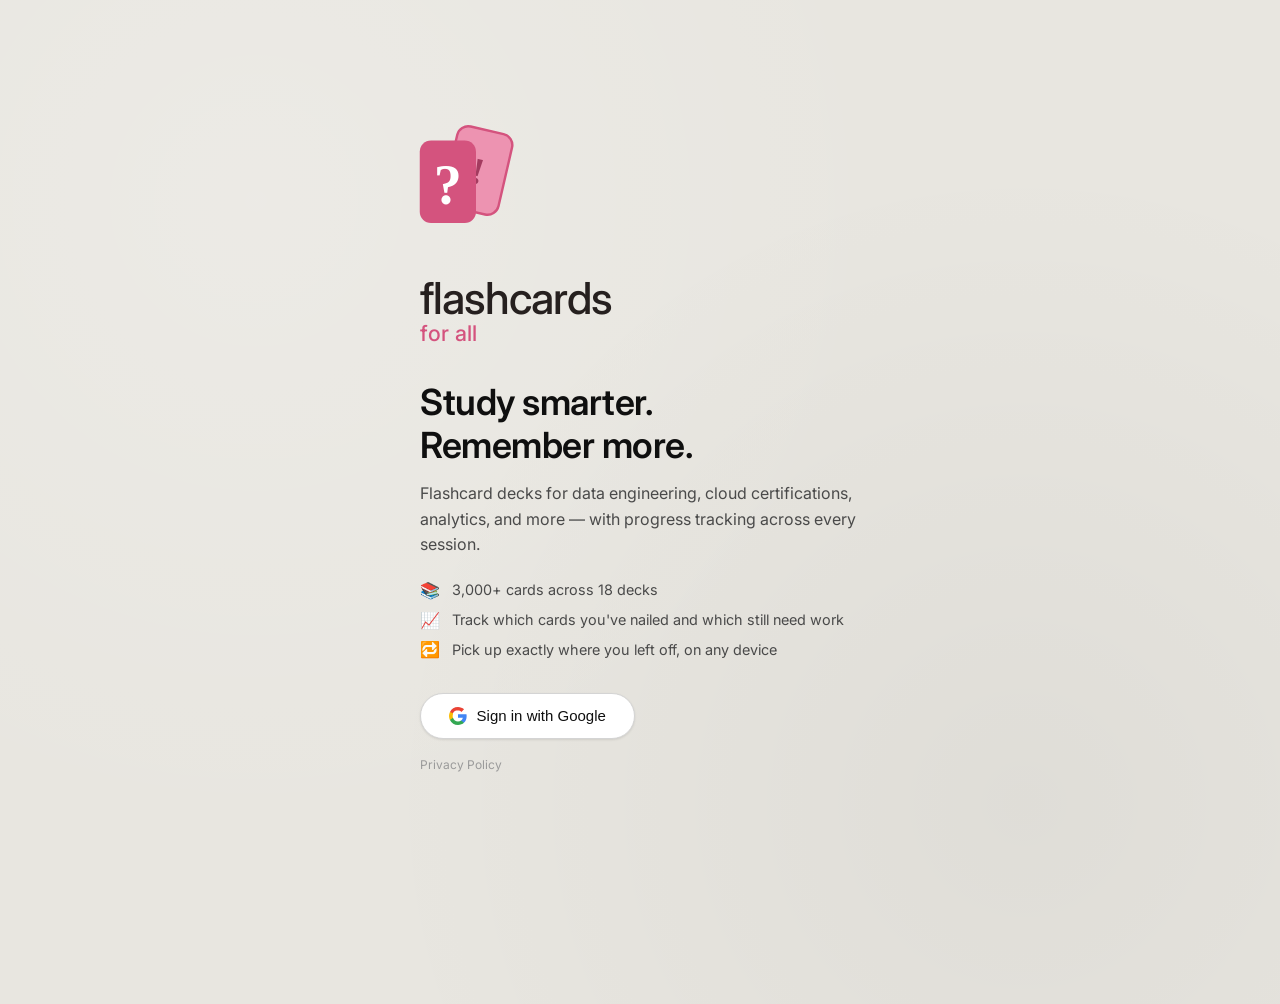
==== frontend/index.html @ c41384f3 "big logos" ====
<!DOCTYPE html>
<html lang="en">
<head>
  <meta charset="UTF-8">
  <meta name="viewport" content="width=device-width, initial-scale=1.0">
  <title>Flashcards for all</title>
  <link rel="icon" type="image/svg+xml" href="assets/brand/flashcards-favicon.svg">
  
  <link rel="preconnect" href="https://fonts.googleapis.com">
  <link rel="preconnect" href="https://fonts.gstatic.com" crossorigin>
  <link href="https://fonts.googleapis.com/css2?family=DM+Serif+Display&family=DM+Sans:wght@300;400;500&display=swap" rel="stylesheet">
  
  <!-- Highlight.js (VS Code Dark Theme for markdown code blocks) -->
  <link rel="stylesheet" href="https://cdnjs.cloudflare.com/ajax/libs/highlight.js/11.8.0/styles/vs2015.min.css">
  <script src="https://cdnjs.cloudflare.com/ajax/libs/highlight.js/11.8.0/highlight.min.js"></script>
  <script src="https://cdnjs.cloudflare.com/ajax/libs/highlight.js/11.8.0/languages/django.min.js"></script>

  <!-- JSDiff (Code Comparison Engine) -->
  <script src="https://cdnjs.cloudflare.com/ajax/libs/jsdiff/7.0.0/diff.min.js"></script>

  <!-- Import Map for CodeMirror 6 ES Modules -->
  <script type="importmap">
  {
    "imports": {
      "@codemirror/state": "https://esm.sh/@codemirror/state",
      "@codemirror/view": "https://esm.sh/@codemirror/view",
      "@codemirror/commands": "https://esm.sh/@codemirror/commands",
      "@codemirror/language": "https://esm.sh/@codemirror/language",
      "@codemirror/theme-one-dark": "https://esm.sh/@codemirror/theme-one-dark",
      "@codemirror/lang-sql": "https://esm.sh/@codemirror/lang-sql",
      "@codemirror/lang-python": "https://esm.sh/@codemirror/lang-python",
      "@codemirror/lang-yaml": "https://esm.sh/@codemirror/lang-yaml",
      "@codemirror/legacy-modes/mode/shell": "https://esm.sh/@codemirror/legacy-modes/mode/shell",
      "@codemirror/legacy-modes/mode/jinja2": "https://esm.sh/@codemirror/legacy-modes/mode/jinja2"
    }
  }
  </script>

  <link rel="stylesheet" href="style.css">
</head>
<body>
<div id="signinScreen">
  <div class="landing-wrap">

    <div class="landing-visual">
      <img src="assets/brand/flashcards-icon.svg" alt="" class="landing-hero-img" aria-hidden="true">
      <div class="landing-brand">
        <span class="landing-brand-name">flashcards</span>
        <span class="landing-brand-sub">for all</span>
      </div>
    </div>

    <main class="landing-hero">
      <p class="landing-tagline">Study smarter.<br>Remember more.</p>
      <p class="landing-desc">Flashcard decks for data engineering, cloud certifications, analytics, and more — with progress tracking across every session.</p>

      <div class="landing-features">
        <div class="landing-feature">
          <span class="landing-feature-icon">📚</span>
          <span>3,000+ cards across 18 decks</span>
        </div>
        <div class="landing-feature">
          <span class="landing-feature-icon">📈</span>
          <span>Track which cards you've nailed and which still need work</span>
        </div>
        <div class="landing-feature">
          <span class="landing-feature-icon">🔁</span>
          <span>Pick up exactly where you left off, on any device</span>
        </div>
      </div>

      <button class="signin-google-btn" onclick="signInUser()">
        <svg width="18" height="18" viewBox="0 0 18 18" xmlns="http://www.w3.org/2000/svg"><path d="M17.64 9.2c0-.637-.057-1.251-.164-1.84H9v3.481h4.844c-.209 1.125-.843 2.078-1.796 2.717v2.258h2.908c1.702-1.567 2.684-3.874 2.684-6.615z" fill="#4285F4"/><path d="M9 18c2.43 0 4.467-.806 5.956-2.18l-2.908-2.259c-.806.54-1.837.86-3.048.86-2.344 0-4.328-1.584-5.036-3.711H.957v2.332A8.997 8.997 0 0 0 9 18z" fill="#34A853"/><path d="M3.964 10.71A5.41 5.41 0 0 1 3.682 9c0-.593.102-1.17.282-1.71V4.958H.957A8.996 8.996 0 0 0 0 9c0 1.452.348 2.827.957 4.042l3.007-2.332z" fill="#FBBC05"/><path d="M9 3.58c1.321 0 2.508.454 3.44 1.345l2.582-2.58C13.463.891 11.426 0 9 0A8.997 8.997 0 0 0 .957 4.958L3.964 6.29C4.672 4.163 6.656 3.58 9 3.58z" fill="#EA4335"/></svg>
        Sign in with Google
      </button>

      <a class="signin-privacy-link" href="privacy.html">Privacy Policy</a>
    </main>

  </div>
</div>

<div id="app" style="display:none">

  <div id="deckPicker">
    <div id="authArea" class="auth-area"></div>
    <div id="deckGrid"></div>
  </div>

  <!-- Merge prompt shown when signed-in user has existing local history -->
  <div id="mergeOverlay" class="merge-overlay" style="display:none">
    <div class="merge-sheet">
      <p class="merge-title">You have local progress</p>
      <p class="merge-body">Merge your existing study history into your account so it's available everywhere?</p>
      <div class="merge-actions">
        <button class="merge-btn-secondary" onclick="dismissMerge()">Skip</button>
        <button class="merge-btn-primary" onclick="confirmMerge()">Merge</button>
      </div>
    </div>
  </div>

  <div id="certPicker" style="display:none">
    <div class="topbar">
      <button class="back-btn" onclick="showPicker()">← Decks</button>
      <span id="certDeckTitle"></span>
    </div>
    <h2 class="screen-heading">Choose a certification</h2>
    <div class="cert-grid" id="certGrid"></div>
  </div>

  <div id="filterPicker" style="display:none">
    <div class="topbar">
      <button class="back-btn" id="filterBackBtn" onclick="filterBack()">← Back</button>
      <span id="filterDeckTitle"></span>
    </div>

    <div class="fast-start-hero">
        <h2 class="hero-count" id="heroCountDisplay">50 cards</h2>
        <p class="hero-sub">Ready to start? Click below to begin your session.</p>
        <div class="deck-progress-stats" id="deckProgressStats" style="display:none">
          <span id="statAttempted"></span>
          <span class="stat-divider">·</span>
          <span id="statSuccess"></span>
        </div>
        <button class="start-btn hero-start" id="startBtn" onclick="startFiltered()">Start Study</button>
    </div>

    <div class="customize-toggle" onclick="toggleCustomization()">
        <span>Customize Session</span>
        <svg id="customChevron" width="16" height="16" viewBox="0 0 24 24" fill="none" stroke="currentColor" stroke-width="2" stroke-linecap="round" stroke-linejoin="round"><path d="m6 9 6 6 6-6"/></svg>
    </div>

    <div id="customizationPanel" style="display:none">
        <div class="filter-section" id="moduleSection" style="display:none">
          <div class="filter-heading">Module</div>
          <div class="filter-scroll-wrapper">
            <div class="filter-chips horizontal-scroll" id="moduleChips"></div>
          </div>
        </div>

        <div class="filter-section" id="categorySection">
          <div class="filter-heading">Category</div>
          <div class="filter-scroll-wrapper">
            <div class="filter-chips horizontal-scroll" id="categoryChips"></div>
          </div>
        </div>

        <div class="filter-section" id="groupSection">
          <div class="filter-heading">Group</div>
          <div class="filter-hint" id="groupHint">Select a category above to filter by group</div>
          <div class="filter-scroll-wrapper">
            <div class="filter-chips horizontal-scroll" id="groupChips"></div>
          </div>
        </div>

        <div class="filter-section" id="difficultySection">
          <div class="filter-heading">Difficulty</div>
          <div class="filter-scroll-wrapper">
            <div class="filter-chips horizontal-scroll" id="difficultyChips"></div>
          </div>
        </div>

        <div class="filter-section" id="historySection">
            <div class="filter-heading">Card History</div>
            <div class="filter-chips horizontal-scroll" id="historyChips"></div>
        </div>

        <div class="filter-section" id="deckSizeSection">
            <div class="filter-heading">Session Size</div>
            <div class="deck-size-row" id="deckSizeRow"></div>
        </div>
        
        <div class="filter-count-wrap" style="margin-top: 1rem;">
            <span id="filterCount" class="filter-count"></span>
        </div>
    </div>
  </div>

  <div id="studyView" style="display:none">
    <div class="topbar">
      <button class="back-btn" onclick="showFilterPicker()">← Filters</button>
      <span id="deckCount"></span>
    </div>
    <div class="progress-wrap">
      <div class="progress-bar"><div class="progress-fill" id="pFill" style="width:0%"></div></div>
      <span class="progress-label" id="pLabel">0 / 0 attempted</span>
    </div>
    <div class="progress-breakdown" id="pBreakdown"></div>
    
    <div id="cardArea">
      <div id="cardStudyUnit">
      <div class="scene" onclick="flip()">
        <div class="card-inner" id="cardInner">
          
          <div class="card-face front">
            <div class="card-label">question</div>
            <img id="frontImage" class="card-image" src="" alt="Question Image" style="display:none;">
            <div class="card-text" id="frontText"></div>
            <div class="card-meta" id="cardMeta"></div>
          </div>

          <div class="card-face back">
            <div class="card-label">answer</div>
            <img id="backImage" class="card-image" src="" alt="Answer Image" style="display:none;">
            <div class="card-text" id="backText"></div>
            <div class="card-meta card-meta-back"></div>
          </div>

        </div>
      </div>

      <!-- IDE Code Drafting Area (CodeMirror 6 Target) -->
      <div class="code-input-container" id="codeInputContainer">
        <label class="label" for="editorContainer" style="margin-bottom: 6px; display: block;">Draft your answer:</label>
        
        <div class="gemini-code-wrapper drafting-wrapper">
          <div class="gemini-code-header">
            <span class="gemini-code-lang" id="draftingLangLabel">text</span>
          </div>
          <!-- CM6 renders its view here -->
          <div id="editorContainer"></div> 
        </div>
        
        <div class="code-actions-row">
          <button class="compare-btn" id="compareBtn" onclick="submitCode()">Submit & Compare</button>
          <span id="comparisonResult" class="comparison-result" style="display:none;"></span>
        </div>
        
        <div id="diffContainer" class="diff-container" style="display:none;"></div>
        <div id="syntaxErrorContainer" class="syntax-error-container" style="display:none;"></div>
      </div>
      </div><!-- #cardStudyUnit -->

      <div class="card-actions">
        <button class="thumb-btn" id="thumbUp"   onclick="thumb('up')"   title="Good card">
          <svg width="16" height="16" viewBox="0 0 24 24" fill="none" stroke="currentColor" stroke-width="2" stroke-linecap="round" stroke-linejoin="round"><path d="M14 9V5a3 3 0 0 0-3-3l-4 9v11h11.28a2 2 0 0 0 2-1.7l1.38-9a2 2 0 0 0-2-2.3H14z"/><path d="M7 22H4a2 2 0 0 1-2-2v-7a2 2 0 0 1 2-2h3"/></svg>
        </button>
        <button class="thumb-btn" id="thumbDown" onclick="thumb('down')" title="Flag this card">
          <svg width="16" height="16" viewBox="0 0 24 24" fill="none" stroke="currentColor" stroke-width="2" stroke-linecap="round" stroke-linejoin="round"><path d="M10 15v4a3 3 0 0 0 3 3l4-9V2H5.72a2 2 0 0 0-2 1.7l-1.38 9a2 2 0 0 0 2 2.3H10z"/><path d="M17 2h2.67A2.31 2.31 0 0 1 22 4v7a2.31 2.31 0 0 1-2.33 2H17"/></svg>
        </button>
      </div>

      <div class="flag-panel" id="flagPanel" style="display:none">
        <label class="flag-label">What's wrong with this card?</label>
        <textarea id="flagNote" class="flag-textarea" placeholder="e.g. The answer seems incorrect, or the question is ambiguous…" rows="3"></textarea>
        <div class="flag-actions">
          <button class="flag-cancel" onclick="cancelFlag()">Cancel</button>
          <button class="flag-submit" onclick="submitFlag()">Submit flag</button>
        </div>
      </div>

      <div class="response-block" id="responseBlock">
        <p class="hint" id="hintText">Click the card to reveal the answer</p>
        <div class="rating-row" id="ratingRow" style="display:none">
          <button class="rating-btn Good" onclick="rate('Good')">Got it</button>
          <button class="rating-btn Ok"   onclick="rate('Ok')">OK</button>
          <button class="rating-btn Hard" onclick="rate('Hard')">Hard</button>
        </div>
      </div>
      
      <div class="controls">
        <button class="nav-btn" id="prevBtn" onclick="prev()">← Prev</button>
        <span id="cardNum"></span>
        <button class="nav-btn" id="nextBtn" onclick="next()">Next →</button>
      </div>
    </div>

    <div id="summary" style="display:none">
      <div class="summary">
        <h2>Deck complete</h2>
        <p>Here's how you did:</p>
        <div class="stat-grid">
          <div class="stat"><div class="stat-n" id="sGood">0</div><div class="stat-l">Got it</div></div>
          <div class="stat"><div class="stat-n" id="sOk">0</div><div class="stat-l">OK</div></div>
          <div class="stat"><div class="stat-n" id="sHard">0</div><div class="stat-l">Hard</div></div>
        </div>
        <div id="flagSummary" style="display:none">
          <p class="flag-summary-label">You flagged <span id="flagCount">0</span> card(s) for review.</p>
          <button class="export-btn" onclick="exportFlags()">Download flagged cards</button>
        </div>
        <div class="summary-actions">
          <button class="restart-btn" onclick="restart()">Study again</button>
          <button class="restart-btn" onclick="showFilterPicker()">Change filters</button>
          <button class="restart-btn" onclick="showPicker()">All decks</button>
        </div>
      </div>
    </div>
  </div>

</div>
<script type="module" src="app.js"></script>

<!-- How it works — bottom sheet overlay -->
<div id="explanationOverlay" class="explanation-overlay" style="display:none" onclick="hideExplanationOverlay(event)">
  <div class="explanation-sheet" onclick="event.stopPropagation()">
    <div class="explanation-sheet-header">
      <span class="explanation-sheet-title">How it works</span>
      <button class="explanation-sheet-close" onclick="hideExplanationOverlay()">✕</button>
    </div>
    <div class="explanation-sheet-body" id="explanationSheetBody"></div>
  </div>
</div>
</body>
</html>
---- frontend/style.css ----
@import url('https://fonts.googleapis.com/css2?family=Inter:wght@400;500;600&family=Merriweather:ital,wght@0,400;0,700;1,400&display=swap');

*, *::before, *::after { 
  box-sizing: border-box; 
  margin: 0; 
  padding: 0; 
}

:root {
  --ink:        #0f0f0f;
  --ink-mid:    #4a4a4a;
  --ink-soft:   #9a9a9a;
  --ink-faint:  #d4d4d4;
  --bg:         #e8e6e0;
  --surface:    #fafaf8;
  --card:       #ffffff;
  --card-back:  #f4f3ef;
  --accent:     #2563eb;
  --accent-dim: #dbeafe;
  --green:      #059669; 
  --green-dim:  #d1fae5;
  --amber:      #d97706; 
  --amber-dim:  #fef3c7;
  --red:        #dc2626; 
  --red-dim:    #fee2e2;
  --radius-sm:  8px;
  --radius-md:  12px;
  --radius-lg:  16px;
  --radius-xl:  24px;
  --shadow-sm:  0 1px 3px rgba(0,0,0,0.06), 0 1px 2px rgba(0,0,0,0.04);
  --shadow-md:  0 4px 16px rgba(0,0,0,0.08), 0 1px 4px rgba(0,0,0,0.04);
  --shadow-lg:  0 8px 32px rgba(0,0,0,0.10), 0 2px 8px rgba(0,0,0,0.05);
}

body {
  font-family: 'Inter', sans-serif;
  background-color: var(--bg);
  background-image:
    radial-gradient(circle at 20% 20%, rgba(255,255,255,0.18) 0%, transparent 50%),
    radial-gradient(circle at 80% 80%, rgba(0,0,0,0.04) 0%, transparent 50%);
  color: var(--ink);
  min-height: 100vh;
  display: flex;
  align-items: flex-start;
  justify-content: center;
  padding: 2.5rem 1.25rem 4rem;
}

#app {
  width: 100%; 
  max-width: 640px;
  background: var(--surface);
  border-radius: var(--radius-xl);
  box-shadow: 0 2px 4px rgba(0,0,0,0.04), 0 8px 40px rgba(0,0,0,0.10);
  padding: 2rem 2rem;
  min-height: calc(100vh - 5rem);
}

/* ── Typography ──────────────────────────────────────────────── */
.serif, .card-text, .hero-count, .screen-heading, .summary h2, .stat-n { 
  font-family: 'Merriweather', serif; 
}

.label {
  font-size: 11px;
  font-weight: 600;
  text-transform: uppercase;
  letter-spacing: 0.1em;
  color: var(--ink-soft);
}

/* ── Gemini Canvas Style Code Blocks ───────────────────────── */
code {
  font-family: 'Consolas', 'Fira Code', 'Monaco', 'Courier New', Courier, monospace;
  background-color: var(--accent-dim);
  color: var(--accent);
  padding: 2px 6px;
  border-radius: 4px;
  font-size: 0.95em;
  font-weight: 600;
}

.gemini-code-wrapper {
  background-color: #1e1e1e;
  border-radius: var(--radius-md);
  overflow: hidden;
  margin: 12px 0;
  box-shadow: var(--shadow-sm);
  border: 1px solid #333;
}

.gemini-code-header {
  display: flex;
  justify-content: space-between;
  align-items: center;
  background-color: #2d2d2d;
  padding: 8px 16px;
  border-bottom: 1px solid #1e1e1e;
  color: #a3a3a3;
  font-size: 12px;
  font-family: 'Inter', sans-serif;
}

.gemini-code-lang {
  text-transform: lowercase;
  font-weight: 600;
  letter-spacing: 0.05em;
}

.gemini-code-copy {
  background: none;
  border: none;
  color: #a3a3a3;
  cursor: pointer;
  display: flex;
  align-items: center;
  gap: 6px;
  font-size: 12px;
  font-family: 'Inter', sans-serif;
  transition: color 0.2s;
}

.gemini-code-copy:hover {
  color: #fff;
}

/* Overriding default pre styles because wrapper handles the box */
.gemini-code-wrapper pre {
  margin: 0;
  border-radius: 0;
  box-shadow: none;
  background-color: transparent;
  padding: 1.25rem;
  text-align: left;
  width: 100%;
  overflow-x: auto;
  font-family: 'Consolas', 'Fira Code', 'Monaco', 'Courier New', Courier, monospace;
  font-size: 0.85rem;
  line-height: 1.5;
}

pre code {
  background-color: transparent;
  color: #d4d4d4; /* Base text color for code blocks */
  padding: 0;
  font-weight: 400;
}

/* ── Code Drafting Area & Diffing ───────────────────────────── */
.code-input-container {
  width: 100%;
  margin-bottom: 1rem;
  text-align: left;
  display: none; /* Hide by default! */
}

/* Blend the CodeMirror 6 IDE seamlessly into the Gemini wrapper */
.cm-editor {
  background-color: #1e1e1e; 
  font-family: 'Consolas', 'Fira Code', 'Monaco', 'Courier New', Courier, monospace !important;
  font-size: 13px;
  height: auto;
  min-height: 120px;
  transition: opacity 0.2s;
  border: none !important;
}

.cm-scroller {
  font-family: inherit !important;
  min-height: 120px;
}

/* Remove default focus ring on the editor, handle it on the wrapper */
.cm-editor.cm-focused {
  outline: none !important;
}

/* Add a subtle highlight to the wrapper when drafting */
.drafting-wrapper:focus-within {
  border-color: var(--accent);
  box-shadow: 0 0 0 3px var(--accent-dim);
}

.cm-editor[contenteditable="false"] {
  opacity: 0.6;
}

.code-actions-row {
  display: flex;
  align-items: center;
  gap: 12px;
  margin-top: 10px;
}

/* inline result indicator is hidden — feedback is communicated via card glow */
.comparison-result { display: none !important; }

.diff-container {
  margin-top: 12px;
  background: #1e1e1e;
  border-radius: var(--radius-md);
  padding: 1rem 1.25rem;
  box-shadow: var(--shadow-sm);
  border: 1px solid #333;
}

.diff-container pre {
  background: transparent;
  margin: 0;
  padding: 0;
  box-shadow: none;
  white-space: pre-wrap; /* Allows the diff to wrap cleanly */
  word-wrap: break-word;
}

.diff-space {
  opacity: 0.4;
  user-select: none;
}

.diff-added {
  background-color: rgba(16, 185, 129, 0.25);
  color: #34d399;
  border-radius: 2px;
}

.diff-removed {
  background-color: rgba(239, 68, 68, 0.25);
  color: #f87171;
  text-decoration: line-through;
  border-radius: 2px;
  opacity: 0.8;
}

.diff-unchanged {
  color: #d4d4d4;
}

.syntax-error-container {
  margin-top: 12px;
  background: var(--red-dim);
  border: 1px solid var(--red);
  border-radius: var(--radius-md);
  padding: 12px 14px;
  color: var(--red);
  font-family: 'Consolas', 'Fira Code', monospace;
  font-size: 12px;
}

.syntax-error-title {
  font-weight: 600;
  margin-bottom: 8px;
  display: flex;
  align-items: center;
  gap: 6px;
}

.syntax-error-list {
  list-style-type: none;
  padding-left: 0;
  margin: 0;
}

.syntax-error-list li {
  margin-bottom: 4px;
  line-height: 1.4;
}

.compare-btn {
  padding: 10px 22px;
  border: none;
  border-radius: var(--radius-xl);
  background: var(--ink);
  color: #fff;
  font-family: inherit;
  font-size: 13px;
  font-weight: 600;
  cursor: pointer;
  transition: all 0.15s;
  box-shadow: var(--shadow-sm);
}

.compare-btn:hover {
  background: var(--ink-mid);
  transform: translateY(-1px);
  box-shadow: var(--shadow-md);
}

/* ── Landing page / sign-in screen ──────────────────────────── */
#signinScreen {
  min-height: 100vh;
  display: flex;
  align-items: flex-start;
  justify-content: center;
  padding: 3rem 1.5rem 4rem;
}

.landing-wrap {
  width: 100%;
  max-width: 560px;
  display: flex;
  flex-direction: column;
  gap: 2.25rem;
}

/* Icon + wordmark stacked, left-aligned */
.landing-visual {
  display: flex;
  flex-direction: column;
  gap: 0.5rem;
}

.landing-hero-img {
  /* icon SVG viewBox is 96×96; front card rect starts at x=26.
     At 180px wide (scale 1.875), that's ~49px of left whitespace —
     pull it back so the card edge aligns with the text below. */
  width: 180px;
  height: auto;
  margin-left: -49px;
}

.landing-brand {
  display: flex;
  flex-direction: column;
  line-height: 1;
}

.landing-brand-name {
  font-size: 2.75rem;
  font-weight: 500;
  letter-spacing: -1px;
  color: #26201F;
}

.landing-brand-sub {
  font-size: 1.35rem;
  font-weight: 500;
  color: #D4537E;
  margin-top: 0.2rem;
}

.landing-hero {
  display: flex;
  flex-direction: column;
  gap: 0.875rem;
}

.landing-tagline {
  font-size: 2.25rem;
  font-weight: 600;
  line-height: 1.2;
  letter-spacing: -0.5px;
  color: var(--ink);
}

.landing-desc {
  font-size: 1rem;
  color: var(--ink-mid);
  line-height: 1.6;
  max-width: 440px;
}

.landing-features {
  display: flex;
  flex-direction: column;
  gap: 0.6rem;
  margin: 0.5rem 0 1.25rem;
}

.landing-feature {
  display: flex;
  align-items: center;
  gap: 0.75rem;
  font-size: 0.9rem;
  color: var(--ink-mid);
}

.landing-feature-icon {
  font-size: 1rem;
  flex-shrink: 0;
}

.signin-google-btn {
  display: inline-flex;
  align-items: center;
  gap: 0.6rem;
  padding: 0.8rem 1.75rem;
  border-radius: 999px;
  border: 1px solid var(--ink-faint);
  background: var(--card);
  color: var(--ink);
  font-size: 15px;
  font-weight: 500;
  cursor: pointer;
  transition: box-shadow 0.15s, border-color 0.15s;
  box-shadow: var(--shadow-sm);
  align-self: flex-start;
}

.signin-google-btn:hover {
  box-shadow: var(--shadow-md);
  border-color: var(--ink);
}

.signin-privacy-link {
  display: block;
  margin-top: 0.25rem;
  font-size: 12px;
  color: var(--ink-soft);
  text-decoration: none;
}
.signin-privacy-link:hover { text-decoration: underline; }

/* ── Auth area ───────────────────────────────────────────────── */
.auth-area {
  display: flex;
  align-items: center;
  gap: 0.6rem;
  justify-content: flex-end;
  padding: 0.75rem 0 0.25rem;
  min-height: 2.5rem;
}

.auth-avatar {
  width: 28px;
  height: 28px;
  border-radius: 50%;
  object-fit: cover;
}

.auth-name {
  font-size: 13px;
  color: var(--ink-soft);
}

.auth-btn {
  font-size: 12px;
  padding: 0.3rem 0.75rem;
  border-radius: 999px;
  border: 1px solid var(--ink-faint);
  background: transparent;
  color: var(--ink-soft);
  cursor: pointer;
  transition: border-color 0.15s, color 0.15s;
}

.auth-btn:hover { border-color: var(--ink); color: var(--ink); }

.auth-btn-signin {
  border-color: var(--ink);
  color: var(--ink);
  font-weight: 500;
}

/* ── Merge prompt ────────────────────────────────────────────── */
.merge-overlay {
  position: fixed;
  inset: 0;
  background: rgba(0,0,0,0.4);
  display: flex;
  align-items: flex-end;
  justify-content: center;
  z-index: 200;
  padding-bottom: env(safe-area-inset-bottom);
}

.merge-sheet {
  background: var(--card);
  border-radius: var(--radius-lg) var(--radius-lg) 0 0;
  padding: 1.5rem 1.5rem 2rem;
  width: 100%;
  max-width: 480px;
}

.merge-title {
  font-size: 16px;
  font-weight: 600;
  margin: 0 0 0.5rem;
}

.merge-body {
  font-size: 14px;
  color: var(--ink-soft);
  margin: 0 0 1.25rem;
  line-height: 1.5;
}

.merge-actions {
  display: flex;
  gap: 0.75rem;
  justify-content: flex-end;
}

.merge-btn-secondary {
  font-size: 14px;
  padding: 0.5rem 1rem;
  border-radius: 999px;
  border: 1px solid var(--ink-faint);
  background: transparent;
  color: var(--ink-soft);
  cursor: pointer;
}

.merge-btn-primary {
  font-size: 14px;
  font-weight: 500;
  padding: 0.5rem 1.25rem;
  border-radius: 999px;
  border: none;
  background: var(--ink);
  color: var(--card);
  cursor: pointer;
}

/* ── Deck picker ─────────────────────────────────────────────── */
.deck-section-heading {
  font-size: 11px;
  font-weight: 600;
  text-transform: uppercase;
  letter-spacing: 0.1em;
  color: var(--ink-soft);
  margin-bottom: 0.75rem;
  margin-top: 2.25rem;
  padding-bottom: 0.5rem;
  border-bottom: 1px solid var(--ink-faint);
}

.deck-section-heading:first-child { 
  margin-top: 0; 
}

.deck-grid-row {
  display: grid;
  grid-template-columns: repeat(auto-fill, minmax(175px, 1fr));
  gap: 10px;
  margin-bottom: 0.25rem;
}

.deck-tile {
  background: var(--card);
  border: 1px solid var(--ink-faint);
  border-radius: var(--radius-lg);
  padding: 1.25rem 1.1rem 1rem;
  cursor: pointer;
  transition: box-shadow 0.2s, transform 0.15s, border-color 0.2s;
  text-align: left;
  box-shadow: var(--shadow-sm);
}

.deck-tile:hover {
  box-shadow: var(--shadow-md);
  transform: translateY(-2px);
  border-color: var(--ink-faint);
}

.deck-tile-icon {
  width: 36px;
  height: 36px;
  margin-bottom: 0.75rem;
  color: var(--ink-soft);
  display: flex;
  align-items: center;
  justify-content: flex-start;
}
.deck-tile-icon svg {
  width: 36px;
  height: 36px;
  display: block;
}
.deck-tile-icon img {
  width: 36px;
  height: 36px;
  object-fit: contain;
  display: block;
}

.deck-tile-name {
  font-size: 14px; 
  font-weight: 600; 
  color: var(--ink); 
  margin-bottom: 4px; 
  line-height: 1.3; 
}

.deck-tile-count { 
  font-size: 12px; 
  color: var(--ink-soft); 
}

/* ── Certification picker ────────────────────────────────────── */
.screen-heading {
  font-size: 1.5rem;
  font-weight: 400;
  color: var(--ink);
  margin-bottom: 1.25rem;
}

.cert-grid {
  display: grid;
  grid-template-columns: repeat(auto-fill, minmax(185px, 1fr));
  gap: 10px;
}

.cert-tile {
  background: var(--card);
  border: 1px solid var(--ink-faint);
  border-radius: var(--radius-lg);
  padding: 1.25rem 1.1rem 1rem;
  cursor: pointer;
  transition: box-shadow 0.2s, transform 0.15s;
  text-align: left;
  box-shadow: var(--shadow-sm);
}

.cert-tile:hover { 
  box-shadow: var(--shadow-md); 
  transform: translateY(-2px); 
}

.cert-tile-name { 
  font-size: 14px; 
  font-weight: 600; 
  color: var(--ink); 
  margin-bottom: 4px; 
}

.cert-tile-count { 
  font-size: 12px; 
  color: var(--ink-soft); 
}

/* ── Topbar ──────────────────────────────────────────────────── */
.topbar {
  display: flex; 
  align-items: center; 
  justify-content: space-between;
  margin-bottom: 1.75rem;
}

.topbar span { 
  font-size: 13px; 
  font-weight: 600; 
  color: var(--ink-mid); 
}

.back-btn {
  display: inline-flex; 
  align-items: center; 
  gap: 5px;
  font-family: inherit;
  font-size: 13px; 
  font-weight: 500;
  padding: 6px 14px;
  border: 1px solid var(--ink-faint);
  border-radius: var(--radius-xl);
  background: var(--card); 
  color: var(--ink-mid);
  cursor: pointer; 
  transition: all 0.15s;
  box-shadow: var(--shadow-sm);
}

.back-btn:hover { 
  border-color: var(--ink-soft); 
  color: var(--ink); 
  box-shadow: var(--shadow-md); 
}

/* ── Fast Start UI & Customization ───────────────────────────── */
.fast-start-hero {
  text-align: center;
  padding: 2.5rem 1.5rem;
  background: linear-gradient(135deg, var(--accent-dim) 0%, #ffffff 100%);
  border: 1px solid var(--ink-faint);
  border-radius: var(--radius-lg);
  margin-bottom: 1.5rem;
  box-shadow: var(--shadow-sm);
}

.hero-count { 
  font-size: 2.15rem; 
  color: var(--ink); 
  margin-bottom: 0.5rem; 
}

.hero-sub { 
  font-size: 14px; 
  color: var(--ink-soft); 
  margin-bottom: 1.5rem; 
  font-family: 'Inter', sans-serif;
}

.hero-start { 
  align-self: center !important; 
  width: 100%; 
  max-width: 240px; 
  padding: 14px; 
  font-size: 15px; 
  font-weight: 600; 
}

.customize-toggle {
  display: flex; 
  align-items: center; 
  justify-content: space-between;
  padding: 1.15rem; 
  cursor: pointer; 
  border: 1px solid var(--ink-faint);
  border-radius: var(--radius-md); 
  font-size: 14px; 
  font-weight: 500;
  background: var(--card); 
  transition: all 0.2s; 
  margin-bottom: 1.5rem;
}

.customize-toggle:hover { 
  border-color: var(--ink-soft); 
  background: var(--card-back); 
}

#customChevron { 
  transition: transform 0.3s ease; 
}

.rotated { 
  transform: rotate(180deg); 
}

/* ── Filter picker ───────────────────────────────────────────── */
.filter-section {
  margin-bottom: 1.75rem;
}

.filter-heading {
  font-size: 11px; 
  font-weight: 600;
  text-transform: uppercase; 
  letter-spacing: 0.1em;
  color: var(--ink-soft); 
  margin-bottom: 0.65rem;
  display: flex; 
  align-items: center; 
  gap: 8px;
}

.filter-hint {
  font-size: 12px; 
  color: var(--ink-faint);
  font-style: italic; 
  padding: 0.5rem 0;
}

/* ── Horizontal Scrolling ────────────────────────────────────── */
.filter-scroll-wrapper { 
  position: relative; 
  width: 100%; 
  overflow: hidden; 
  margin-bottom: 1rem; 
}

.horizontal-scroll {
  display: flex !important;
  overflow-x: auto;
  overflow-y: hidden;
  gap: 10px;
  padding: 4px 2px 12px;
  scroll-behavior: smooth;
  -webkit-overflow-scrolling: touch;
}

.horizontal-scroll::-webkit-scrollbar { 
  height: 5px; 
}

.horizontal-scroll::-webkit-scrollbar-thumb { 
  background: var(--ink-faint); 
  border-radius: 10px; 
}

.horizontal-scroll::-webkit-scrollbar-track { 
  background: transparent; 
}

.horizontal-scroll .chip {
  flex: 0 0 auto;
  min-width: 140px;
  margin-bottom: 0;
}

.chip {
  padding: 0.65rem 0.9rem;
  border: 1px solid var(--ink-faint);
  border-radius: var(--radius-md);
  background: var(--card); 
  color: var(--ink-mid);
  font-family: inherit; 
  font-size: 13px;
  cursor: pointer; 
  transition: all 0.15s; 
  user-select: none;
  text-align: left; 
  line-height: 1.35;
  box-shadow: var(--shadow-sm);
}

.chip:hover { 
  border-color: var(--ink-soft); 
  color: var(--ink); 
  box-shadow: var(--shadow-md); 
}

.chip-disabled {
  opacity: 0.35;
  pointer-events: none;
}

.deck-progress-stats {
  display: flex;
  align-items: center;
  gap: 0.5rem;
  font-size: 13px;
  color: var(--ink-soft);
  margin-bottom: 0.75rem;
}

.stat-divider { opacity: 0.4; }

.chip.selected {
  background: var(--ink);
  border-color: var(--ink);
  color: #fff; 
  box-shadow: var(--shadow-md); 
}

.chip.selected .chip-count { 
  color: rgba(255,255,255,0.6); 
}

.chip.diff-Easy.selected { 
  background: var(--green); 
  border-color: var(--green); 
  color: #fff; 
}

.chip.diff-Medium.selected { 
  background: var(--amber); 
  border-color: var(--amber); 
  color: #fff; 
}

.chip.diff-Hard.selected { 
  background: var(--red);   
  border-color: var(--red);   
  color: #fff; 
}

.chip-count {
  font-size: 11px; 
  font-weight: 400;
  color: var(--ink-soft); 
  margin-left: 4px;
}

/* ── Filter footer / Deck Size ───────────────────────────────── */
.filter-count-wrap { 
  display: flex; 
  align-items: center; 
  border-top: 1px solid var(--ink-faint); 
  padding-top: 1.25rem; 
}

.filter-count { 
  font-size: 13px; 
  color: var(--ink-soft); 
}

.filter-count span { 
  color: var(--ink); 
  font-weight: 600; 
}

.deck-size-row { 
  display: flex; 
  gap: 8px; 
  flex-wrap: wrap; 
  margin-top: 0.5rem; 
}

.size-tile {
  padding: 8px 18px;
  border: 1px solid var(--ink-faint);
  border-radius: var(--radius-xl);
  background: var(--card); 
  color: var(--ink-mid);
  font-family: inherit; 
  font-size: 13px; 
  font-weight: 500;
  cursor: pointer; 
  transition: all 0.15s; 
  user-select: none;
  box-shadow: var(--shadow-sm);
}

.size-tile:hover { 
  border-color: var(--ink-soft); 
  color: var(--ink); 
}

.size-tile.selected { 
  background: var(--ink); 
  border-color: var(--ink); 
  color: #fff; 
  box-shadow: var(--shadow-md); 
}

.size-tile.selected .size-tile-sub { 
  color: rgba(255,255,255,0.6); 
}

.size-tile-sub { 
  font-size: 11px; 
  font-weight: 400; 
  color: var(--ink-soft); 
  margin-left: 3px; 
}

.start-btn {
  align-self: flex-end;
  padding: 10px 32px;
  border: none; 
  border-radius: var(--radius-xl);
  background: var(--accent); 
  color: #fff;
  font-family: inherit; 
  font-size: 14px; 
  font-weight: 600;
  cursor: pointer; 
  transition: opacity 0.15s, transform 0.15s;
  box-shadow: 0 2px 12px rgba(37,99,235,0.3);
  letter-spacing: 0.01em;
}

.start-btn:hover { 
  opacity: 0.9; 
  transform: translateY(-1px); 
}

.start-btn:disabled { 
  opacity: 0.3; 
  cursor: default; 
  transform: none; 
  box-shadow: none; 
}

/* ── Progress ────────────────────────────────────────────────── */
.progress-wrap { 
  display: flex; 
  align-items: center; 
  gap: 12px; 
  margin-bottom: 0.4rem; 
}

.progress-bar { 
  flex: 1; 
  height: 5px; 
  background: var(--ink-faint); 
  border-radius: 99px; 
  overflow: hidden; 
}

.progress-fill { 
  height: 100%; 
  background: var(--accent); 
  border-radius: 99px; 
  transition: width 0.4s cubic-bezier(.4,0,.2,1); 
}

.progress-label { 
  font-size: 12px; 
  font-weight: 600; 
  color: var(--ink-mid); 
  white-space: nowrap; 
}

.progress-breakdown { 
  font-size: 11px; 
  color: var(--ink-soft); 
  text-align: right; 
  margin-top: 3px; 
  margin-bottom: 1.1rem; 
  min-height: 15px; 
}

/* ── Card ────────────────────────────────────────────────────── */
.scene {
  width: 100%; 
  perspective: 1200px;
  cursor: pointer; 
  margin-bottom: 0.75rem;
}

.card-inner {
  display: grid; 
  width: 100%; 
  transform-style: preserve-3d;
  transition: transform 0.55s cubic-bezier(.4,0,.2,1);
}

.card-inner.flipped { 
  transform: rotateY(180deg); 
}

.card-face {
  grid-area: 1 / 1;
  min-height: 240px; 
  height: 100%;      
  backface-visibility: hidden; 
  -webkit-backface-visibility: hidden;
  border: 1px solid var(--ink-faint);
  border-radius: var(--radius-xl);
  background: var(--card);
  display: flex; 
  flex-direction: column;
  align-items: center; 
  justify-content: center;
  padding: 1.25rem 2rem 1rem;
  text-align: center;
  box-shadow: var(--shadow-lg);
}

.card-face.back {
  transform: rotateY(180deg);
  background: var(--card-back);
  border-color: var(--ink-faint);
}

.card-label {
  font-size: 10px; 
  font-weight: 600;
  text-transform: uppercase; 
  letter-spacing: 0.12em;
  color: var(--ink-soft); 
  margin-bottom: 0.65rem;
  font-family: 'Inter', sans-serif;
}

.card-image {
  max-width: 100%;
  max-height: 160px;
  object-fit: contain; 
  margin-bottom: 0.85rem;
  border-radius: var(--radius-sm);
  box-shadow: 0 2px 8px rgba(0,0,0,0.05); 
}

.card-text {
  font-size: 1.2rem;
  color: var(--ink);
  line-height: 1.6;
  font-weight: 400;
  word-wrap: break-word;
  overflow-wrap: break-word;
  width: 100%;
}

@media (max-width: 480px) {
  .card-face { 
    padding: 1.25rem 1.25rem 1rem; 
  }
  .card-text { 
    font-size: 1.1rem; 
  }
}

.card-meta { 
  display: flex; 
  gap: 5px; 
  margin-top: auto; 
  padding-top: 0.65rem; 
  flex-wrap: wrap; 
  justify-content: center; 
  min-height: 20px; 
  font-family: 'Inter', sans-serif;
}

.card-meta-tag { 
  font-size: 10px; 
  font-weight: 600; 
  padding: 2px 8px; 
  border-radius: 20px; 
  background: #f0f0ee; 
  color: var(--ink-soft); 
}

.card-meta-tag.Easy { 
  background: var(--green-dim); 
  color: var(--green); 
}

.card-meta-tag.Medium { 
  background: var(--amber-dim); 
  color: var(--amber); 
}

.card-meta-tag.Hard { 
  background: var(--red-dim);   
  color: var(--red); 
}

/* ── Card actions (thumbs) ───────────────────────────────────── */
.card-actions { 
  display: flex; 
  justify-content: flex-end; 
  gap: 6px; 
  margin-bottom: 0.65rem; 
}

.thumb-btn {
  width: 34px; 
  height: 34px;
  border: 1px solid var(--ink-faint); 
  border-radius: var(--radius-md);
  background: var(--card); 
  color: var(--ink-faint);
  display: flex; 
  align-items: center; 
  justify-content: center;
  cursor: pointer; 
  transition: all 0.15s;
  box-shadow: var(--shadow-sm);
}

.thumb-btn:hover { 
  border-color: var(--ink-soft); 
  color: var(--ink-mid); 
  box-shadow: var(--shadow-md); 
}

.thumb-btn.active-up { 
  border-color: var(--green); 
  color: var(--green); 
  background: var(--green-dim); 
}

.thumb-btn.active-down { 
  border-color: var(--red);   
  color: var(--red);   
  background: var(--red-dim); 
}

/* ── Flag panel ──────────────────────────────────────────────── */
.flag-panel {
  border: 1px solid var(--ink-faint); 
  border-radius: var(--radius-md);
  background: var(--card); 
  padding: 1rem; 
  margin-bottom: 0.75rem;
  box-shadow: var(--shadow-sm);
}

.flag-label { 
  font-size: 13px; 
  color: var(--ink-mid); 
  display: block; 
  margin-bottom: 8px; 
}

.flag-textarea {
  width: 100%; 
  font-size: 13px; 
  font-family: inherit;
  border: 1px solid var(--ink-faint); 
  border-radius: var(--radius-sm);
  padding: 8px 10px; 
  resize: vertical; 
  color: var(--ink);
  background: var(--surface); 
  outline: none; 
  transition: border-color 0.15s;
}

.flag-textarea:focus { 
  border-color: var(--ink-soft); 
}

.flag-actions { 
  display: flex; 
  gap: 8px; 
  justify-content: flex-end; 
  margin-top: 8px; 
}

.flag-cancel { 
  font-family: inherit; 
  font-size: 13px; 
  padding: 6px 14px; 
  border: 1px solid var(--ink-faint); 
  border-radius: var(--radius-xl);
  background: var(--card); 
  color: var(--ink-soft); 
  cursor: pointer; 
  transition: all 0.15s; 
}

.flag-cancel:hover { 
  border-color: var(--ink-soft); 
  color: var(--ink); 
}

.flag-submit { 
  font-family: inherit; 
  font-size: 13px; 
  padding: 6px 14px; 
  border: 1px solid var(--red); 
  border-radius: var(--radius-xl);
  background: var(--card); 
  color: var(--red); 
  cursor: pointer; 
  transition: background 0.15s; 
}

.flag-submit:hover { 
  background: var(--red-dim); 
}

/* ── Response block ──────────────────────────────────────────── */
.response-block {
  background: var(--card-back);
  border: 1px solid var(--ink-faint);
  border-radius: var(--radius-lg);
  padding: 1rem;
  margin-bottom: 0.875rem;
  text-align: center;
}

.hint {
  font-size: 12px; 
  color: var(--ink-soft);
  margin-bottom: 0; 
  letter-spacing: 0.01em;
}

.hint.answered {
  font-size: 12px; 
  font-weight: 600;
  color: var(--ink-mid); 
  margin-bottom: 0.75rem;
  letter-spacing: 0.01em;
}

.rating-row { 
  display: flex; 
  gap: 8px; 
  justify-content: center; 
}

.rating-btn {
  flex: 1; 
  padding: 9px 0;
  border: 1px solid var(--ink-faint); 
  border-radius: var(--radius-md);
  background: var(--card); 
  color: var(--ink-soft);
  font-family: inherit; 
  font-size: 13px; 
  font-weight: 500;
  cursor: pointer; 
  transition: all 0.15s;
  box-shadow: var(--shadow-sm);
}

.rating-btn:hover { 
  box-shadow: var(--shadow-md); 
  transform: translateY(-1px); 
}

.rating-btn.Good { 
  border-color: var(--green); 
  color: var(--green); 
}

.rating-btn.Good:hover { 
  background: var(--green-dim); 
}

.rating-btn.Ok { 
  border-color: var(--amber); 
  color: var(--amber); 
}

.rating-btn.Ok:hover { 
  background: var(--amber-dim); 
}

.rating-btn.Hard { 
  border-color: var(--red);   
  color: var(--red); 
}

.rating-btn.Hard:hover { 
  background: var(--red-dim); 
}

/* ── Nav controls ────────────────────────────────────────────── */
.controls { 
  display: flex; 
  align-items: center; 
  justify-content: space-between; 
  margin-bottom: 1rem; 
}

.controls span { 
  font-size: 13px; 
  font-weight: 600; 
  color: var(--ink-soft); 
}

.nav-btn {
  display: inline-flex; 
  align-items: center; 
  gap: 4px;
  padding: 8px 18px;
  border: 1px solid var(--ink-faint); 
  border-radius: var(--radius-xl);
  background: var(--card); 
  color: var(--ink-mid);
  font-family: inherit; 
  font-size: 13px; 
  font-weight: 600;
  cursor: pointer; 
  transition: all 0.15s;
  box-shadow: var(--shadow-sm);
}

.nav-btn:hover { 
  border-color: var(--ink-soft); 
  color: var(--ink); 
  box-shadow: var(--shadow-md); 
}

.nav-btn:disabled { 
  opacity: 0.3; 
  cursor: default; 
  box-shadow: none; 
}

/* ── Summary ─────────────────────────────────────────────────── */
.summary { 
  text-align: center; 
  padding: 2.5rem 1rem; 
}

.summary h2 { 
  font-size: 1.75rem; 
  font-weight: 400; 
  margin-bottom: 0.4rem; 
}

.summary p { 
  font-size: 14px; 
  color: var(--ink-soft); 
  margin-bottom: 1.75rem; 
  font-family: 'Inter', sans-serif;
}

.stat-grid { 
  display: grid; 
  grid-template-columns: repeat(3, 1fr); 
  gap: 10px; 
  margin-bottom: 1.75rem; 
}

.stat { 
  background: var(--card); 
  border: 1px solid var(--ink-faint); 
  border-radius: var(--radius-md); 
  padding: 1rem 0.75rem; 
  text-align: center; 
  box-shadow: var(--shadow-sm); 
}

.stat-n { 
  font-size: 2rem; 
  font-weight: 400; 
  color: var(--ink); 
}

.stat-l { 
  font-size: 11px; 
  font-weight: 600; 
  text-transform: uppercase; 
  letter-spacing: 0.08em; 
  color: var(--ink-soft); 
  margin-top: 4px; 
  font-family: 'Inter', sans-serif;
}

.flag-summary-label { 
  font-size: 13px; 
  color: var(--red); 
  margin-bottom: 0.75rem; 
  font-family: 'Inter', sans-serif;
}

.export-btn { 
  display: inline-block; 
  margin-bottom: 1.25rem; 
  padding: 9px 22px; 
  border: 1px solid var(--red); 
  border-radius: var(--radius-xl);
  background: var(--card); 
  color: var(--red); 
  font-family: inherit; 
  font-size: 13px; 
  font-weight: 600; 
  cursor: pointer; 
  transition: background 0.15s; 
}

.export-btn:hover { 
  background: var(--red-dim); 
}

.summary-actions { 
  display: flex; 
  gap: 8px; 
  justify-content: center; 
  flex-wrap: wrap; 
}

.restart-btn { 
  padding: 9px 22px; 
  border: 1px solid var(--ink-faint); 
  border-radius: var(--radius-xl);
  background: var(--card); 
  color: var(--ink-mid); 
  font-family: inherit; 
  font-size: 13px; 
  font-weight: 600; 
  cursor: pointer; 
  transition: all 0.15s; 
  box-shadow: var(--shadow-sm); 
}

.restart-btn:hover { 
  border-color: var(--ink-soft); 
  color: var(--ink); 
  box-shadow: var(--shadow-md); 
}

/* ── AI-suggested rating button ──────────────────────────────── */
.rating-btn.Good.ai-suggested { background: var(--green-dim); font-weight: 700; }
.rating-btn.Ok.ai-suggested   { background: var(--amber-dim); font-weight: 700; }
.rating-btn.Hard.ai-suggested { background: var(--red-dim);   font-weight: 700; }

/* ── Code Study Mode: unified card layout ───────────────────── */
#cardStudyUnit.code-mode {
  border: 1px solid var(--ink-faint);
  border-radius: var(--radius-xl);
  box-shadow: var(--shadow-lg);
  margin-bottom: 0.75rem;
}

#cardStudyUnit.code-mode .scene {
  margin-bottom: 0;
}

#cardStudyUnit.code-mode .card-face {
  border: none;
  border-bottom: 1px solid var(--ink-faint);
  border-radius: var(--radius-xl) var(--radius-xl) 0 0;
  box-shadow: none;
  min-height: 180px;
}

#cardStudyUnit.code-mode .code-input-container {
  background: var(--card-back);
  border-radius: 0 0 var(--radius-xl) var(--radius-xl);
  padding: 1rem 1rem 0.75rem;
  margin-bottom: 0;
}

@keyframes reviewing-pulse {
  0%, 100% { border-color: var(--ink-faint); box-shadow: none; }
  50%       { border-color: var(--ink-mid);  box-shadow: 0 0 0 3px rgba(100,100,100,0.08); }
}
@keyframes glow-match {
  0%   { border-color: var(--green); box-shadow: 0 0 0 0   rgba(5,150,105,0.55); }
  55%  { border-color: var(--green); box-shadow: 0 0 0 10px rgba(5,150,105,0); }
  100% { border-color: var(--green); box-shadow: 0 0 0 3px  rgba(5,150,105,0.1); }
}
@keyframes glow-ok {
  0%   { border-color: var(--amber); box-shadow: 0 0 0 0   rgba(217,119,6,0.55); }
  55%  { border-color: var(--amber); box-shadow: 0 0 0 10px rgba(217,119,6,0); }
  100% { border-color: var(--amber); box-shadow: 0 0 0 3px  rgba(217,119,6,0.1); }
}
@keyframes glow-hard {
  0%   { border-color: var(--red); box-shadow: 0 0 0 0   rgba(220,38,38,0.55); }
  55%  { border-color: var(--red); box-shadow: 0 0 0 10px rgba(220,38,38,0); }
  100% { border-color: var(--red); box-shadow: 0 0 0 3px  rgba(220,38,38,0.1); }
}
#cardStudyUnit.code-mode.result-reviewing {
  animation: reviewing-pulse 1.1s ease-in-out infinite;
}
#cardStudyUnit.code-mode.result-match {
  animation: glow-match 0.7s ease-out forwards;
}
#cardStudyUnit.code-mode.result-ok {
  animation: glow-ok 0.7s ease-out forwards;
}
#cardStudyUnit.code-mode.result-hard {
  animation: glow-hard 0.7s ease-out forwards;
}

/* ── AI Review Panel ─────────────────────────────────────────── */
.diff-container.ai-mode {
  background: transparent;
  border: none;
  padding: 0;
  box-shadow: none;
}

.ai-review-box {
  background: var(--card);
  border: 1px solid var(--ink-faint);
  border-radius: var(--radius-md);
  padding: 12px 14px;
  box-shadow: var(--shadow-sm);
}

.ai-review-label {
  font-size: 10px;
  font-weight: 600;
  text-transform: uppercase;
  letter-spacing: 0.1em;
  color: var(--accent);
  margin-bottom: 6px;
}

.ai-review-text {
  font-size: 13px;
  line-height: 1.65;
  color: var(--ink-mid);
}

.ai-review-divider {
  border: none;
  border-top: 1px solid var(--ink-faint);
  margin: 10px 0;
}

.ai-review-explanation {
  color: var(--ink-soft);
}

.how-it-works-btn {
  margin-top: 10px;
  background: none;
  border: 1px solid var(--ink-faint);
  border-radius: var(--radius-md);
  padding: 5px 11px;
  font-size: 12px;
  font-weight: 600;
  color: var(--ink-mid);
  cursor: pointer;
  display: inline-flex;
  align-items: center;
  gap: 5px;
  transition: border-color 0.15s, color 0.15s;
}
.how-it-works-btn:hover {
  border-color: var(--accent);
  color: var(--accent);
}

/* ── How-it-works bottom sheet ───────────────────── */
@keyframes overlay-fade-in  { from { opacity: 0; } to { opacity: 1; } }
@keyframes sheet-slide-in   { from { transform: translateY(32px); opacity: 0; } to { transform: translateY(0); opacity: 1; } }

.explanation-overlay {
  position: fixed;
  inset: 0;
  background: rgba(0, 0, 0, 0.45);
  z-index: 200;
  display: flex;
  align-items: flex-end;
  padding: 1rem;
  animation: overlay-fade-in 0.18s ease-out;
}
.explanation-sheet {
  background: var(--card);
  border-radius: var(--radius-xl);
  width: 100%;
  max-height: 65vh;
  overflow-y: auto;
  padding: 1.25rem 1.5rem 1.5rem;
  animation: sheet-slide-in 0.22s cubic-bezier(0.4, 0, 0.2, 1);
}
.explanation-sheet-header {
  display: flex;
  justify-content: space-between;
  align-items: center;
  margin-bottom: 0.9rem;
}
.explanation-sheet-title {
  font-size: 10px;
  font-weight: 700;
  text-transform: uppercase;
  letter-spacing: 0.1em;
  color: var(--accent);
}
.explanation-sheet-close {
  background: none;
  border: none;
  cursor: pointer;
  color: var(--ink-soft);
  font-size: 15px;
  line-height: 1;
  padding: 4px 6px;
  border-radius: var(--radius-sm);
  transition: background 0.15s, color 0.15s;
}
.explanation-sheet-close:hover { background: var(--ink-faint); color: var(--ink); }
.explanation-sheet-body {
  font-size: 14px;
  line-height: 1.7;
  color: var(--ink-mid);
}

/* ── Error ───────────────────────────────────────────────────── */
.error { 
  text-align: center; 
  padding: 3rem 1rem; 
  color: var(--red); 
  font-size: 14px; 
  font-family: 'Inter', sans-serif;
}
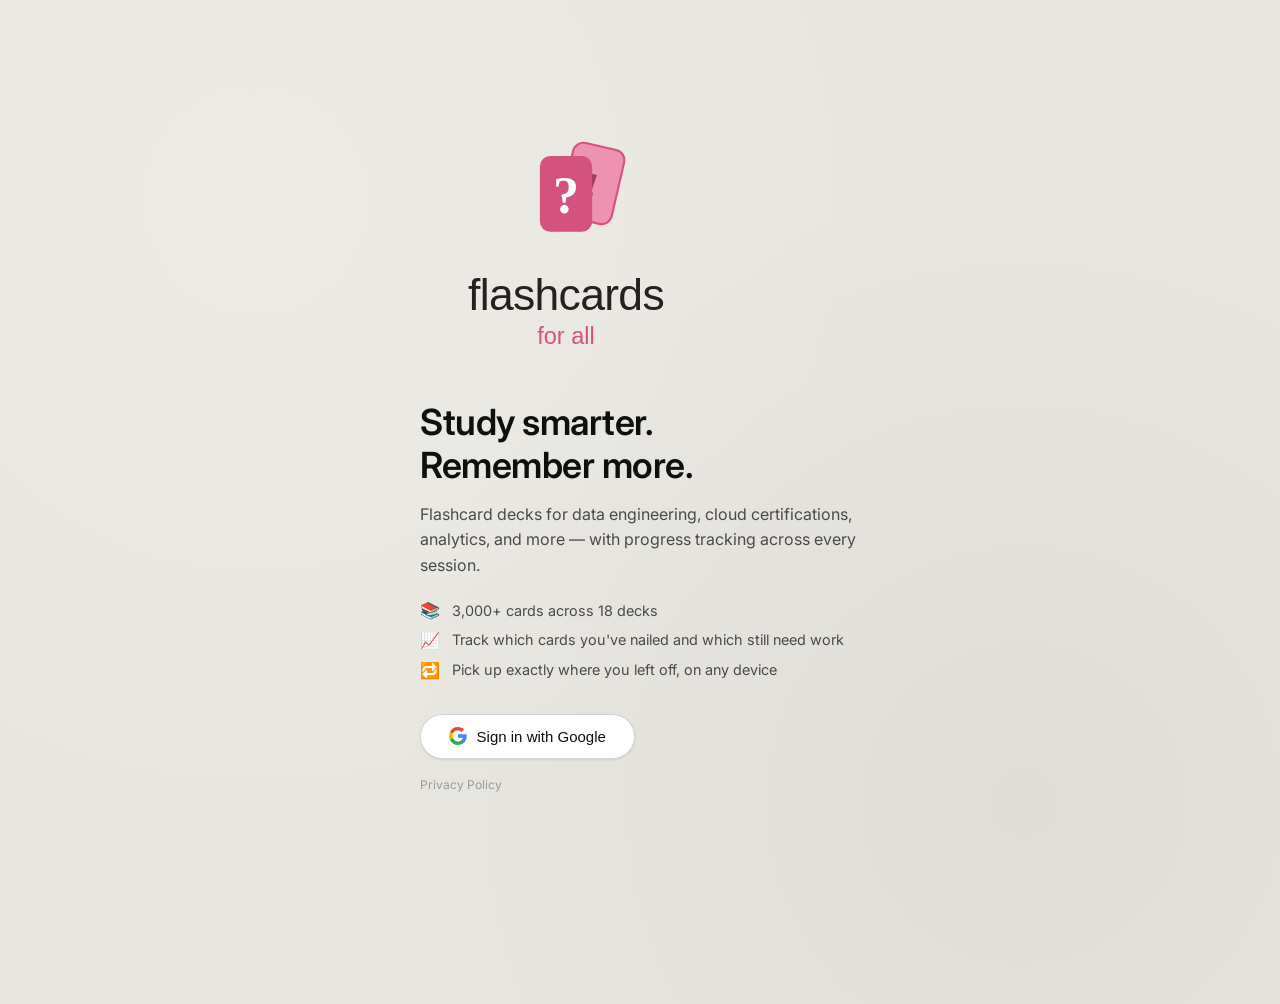
==== commit e5c5fcf2: "biiig logo" ====
--- a/frontend/index.html
+++ b/frontend/index.html
@@ -43,11 +43,7 @@
   <div class="landing-wrap">
 
     <div class="landing-visual">
-      <img src="assets/brand/flashcards-icon.svg" alt="" class="landing-hero-img" aria-hidden="true">
-      <div class="landing-brand">
-        <span class="landing-brand-name">flashcards</span>
-        <span class="landing-brand-sub">for all</span>
-      </div>
+      <img src="assets/brand/flashcards-stacked.svg" alt="flashcards for all" class="landing-hero-img">
     </div>
 
     <main class="landing-hero">
--- a/frontend/style.css
+++ b/frontend/style.css
@@ -303,40 +303,18 @@
   gap: 2.25rem;
 }
 
-/* Icon + wordmark stacked, left-aligned */
+/* Large stacked logo */
 .landing-visual {
   display: flex;
-  flex-direction: column;
-  gap: 0.5rem;
 }
 
 .landing-hero-img {
-  /* icon SVG viewBox is 96×96; front card rect starts at x=26.
-     At 180px wide (scale 1.875), that's ~49px of left whitespace —
-     pull it back so the card edge aligns with the text below. */
-  width: 180px;
+  /* stacked SVG is 260×212; content is centred within it.
+     Scale it large, pull left so the icon visually aligns with
+     the left text margin below. */
+  width: min(340px, 90vw);
   height: auto;
-  margin-left: -49px;
-}
-
-.landing-brand {
-  display: flex;
-  flex-direction: column;
-  line-height: 1;
-}
-
-.landing-brand-name {
-  font-size: 2.75rem;
-  font-weight: 500;
-  letter-spacing: -1px;
-  color: #26201F;
-}
-
-.landing-brand-sub {
-  font-size: 1.35rem;
-  font-weight: 500;
-  color: #D4537E;
-  margin-top: 0.2rem;
+  margin-left: -24px;
 }
 
 .landing-hero {
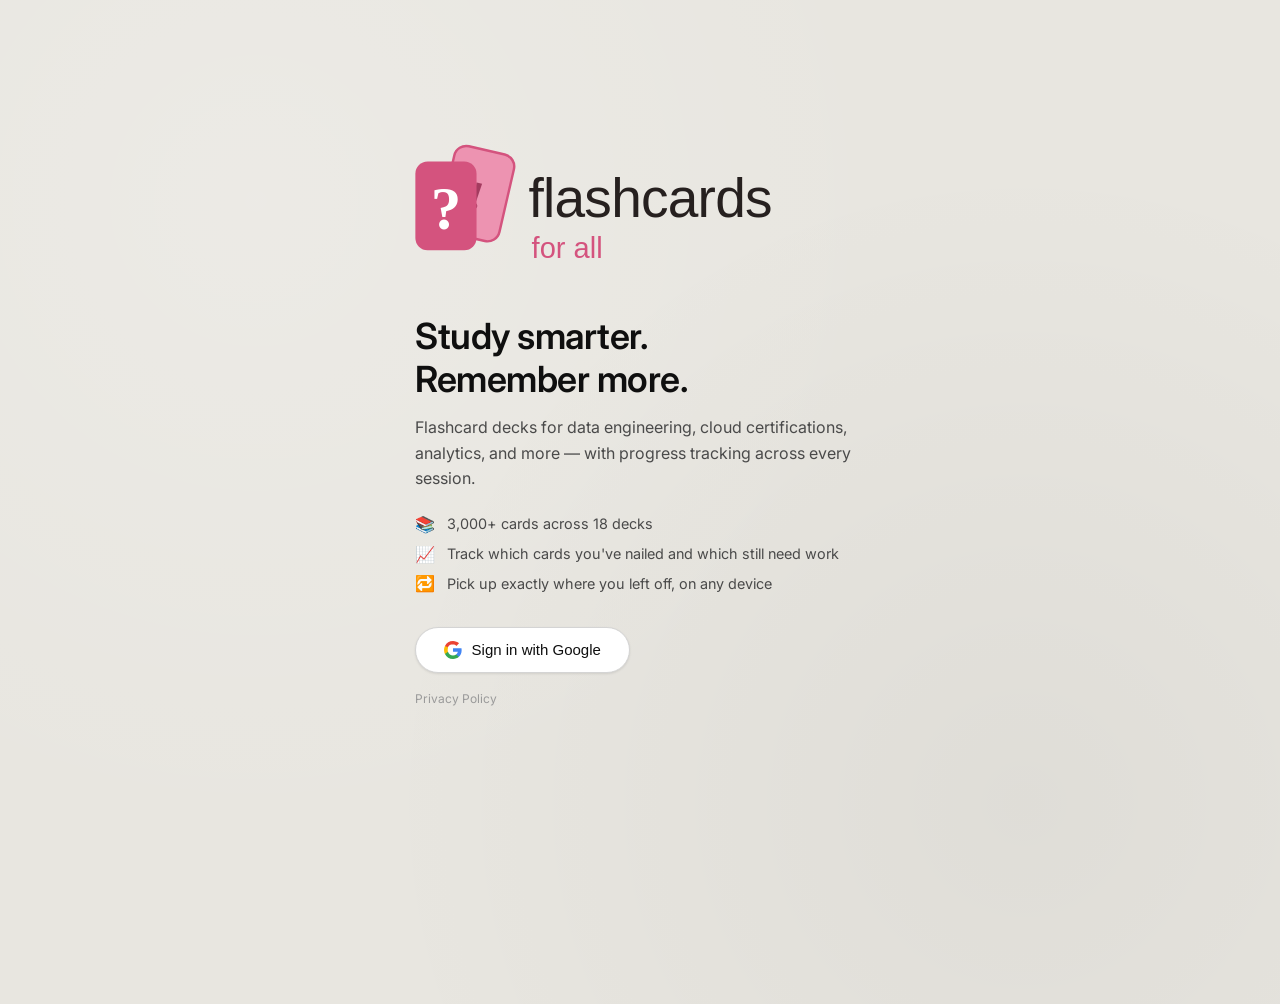
==== commit 96cd6158: "submit" ====
--- a/frontend/index.html
+++ b/frontend/index.html
@@ -43,7 +43,7 @@
   <div class="landing-wrap">
 
     <div class="landing-visual">
-      <img src="assets/brand/flashcards-stacked.svg" alt="flashcards for all" class="landing-hero-img">
+      <img src="assets/brand/flashcards-lockup.svg" alt="flashcards for all" class="landing-hero-img">
     </div>
 
     <main class="landing-hero">
--- a/frontend/style.css
+++ b/frontend/style.css
@@ -297,24 +297,24 @@
 
 .landing-wrap {
   width: 100%;
-  max-width: 560px;
+  max-width: 620px;
   display: flex;
   flex-direction: column;
-  gap: 2.25rem;
-}
-
-/* Large stacked logo */
+  gap: 1.75rem;
+}
+
+/* Large horizontal lockup */
 .landing-visual {
   display: flex;
 }
 
 .landing-hero-img {
-  /* stacked SVG is 260×212; content is centred within it.
-     Scale it large, pull left so the icon visually aligns with
-     the left text margin below. */
-  width: min(340px, 90vw);
+  /* lockup SVG is 340×130; front card starts at x=46.
+     At min(520px,92vw), scale≈1.53, card left edge ≈70px —
+     pull back to align with text below. */
+  width: min(520px, 92vw);
   height: auto;
-  margin-left: -24px;
+  margin-left: -70px;
 }
 
 .landing-hero {
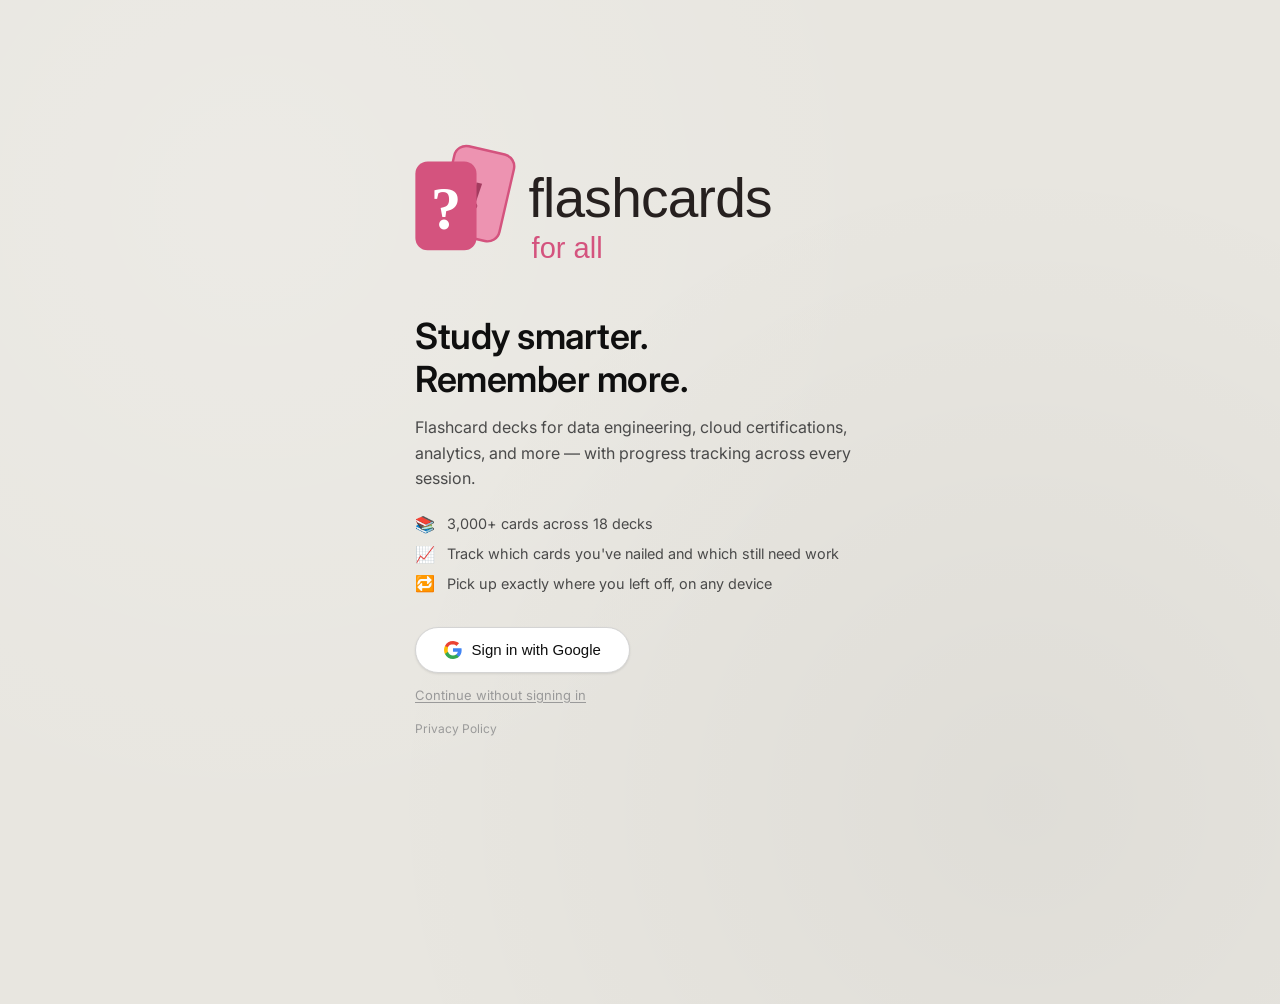
==== commit 18c143d4: "make sign-in optional" ====
--- a/frontend/index.html
+++ b/frontend/index.html
@@ -70,6 +70,8 @@
         Sign in with Google
       </button>
 
+      <button class="landing-guest-btn" onclick="continueAsGuest()">Continue without signing in</button>
+
       <a class="signin-privacy-link" href="privacy.html">Privacy Policy</a>
     </main>
 
@@ -248,9 +250,15 @@
       <div class="response-block" id="responseBlock">
         <p class="hint" id="hintText">Click the card to reveal the answer</p>
         <div class="rating-row" id="ratingRow" style="display:none">
-          <button class="rating-btn Good" onclick="rate('Good')">Got it</button>
-          <button class="rating-btn Ok"   onclick="rate('Ok')">OK</button>
-          <button class="rating-btn Hard" onclick="rate('Hard')">Hard</button>
+          <button class="rating-btn Hard" onclick="rate('Hard')" title="Missed it">
+            <svg width="22" height="22" viewBox="0 0 24 24" fill="none" stroke="currentColor" stroke-width="2.5" stroke-linecap="round"><line x1="18" y1="6" x2="6" y2="18"/><line x1="6" y1="6" x2="18" y2="18"/></svg>
+          </button>
+          <button class="rating-btn Ok" onclick="rate('Ok')" title="Nearly">
+            <svg width="22" height="22" viewBox="0 0 24 24" fill="none" stroke="currentColor" stroke-width="2.5" stroke-linecap="round"><path d="M5 12h14"/></svg>
+          </button>
+          <button class="rating-btn Good" onclick="rate('Good')" title="Got it">
+            <svg width="22" height="22" viewBox="0 0 24 24" fill="none" stroke="currentColor" stroke-width="2.5" stroke-linecap="round" stroke-linejoin="round"><polyline points="20 6 9 17 4 12"/></svg>
+          </button>
         </div>
       </div>
       
@@ -266,9 +274,9 @@
         <h2>Deck complete</h2>
         <p>Here's how you did:</p>
         <div class="stat-grid">
-          <div class="stat"><div class="stat-n" id="sGood">0</div><div class="stat-l">Got it</div></div>
-          <div class="stat"><div class="stat-n" id="sOk">0</div><div class="stat-l">OK</div></div>
-          <div class="stat"><div class="stat-n" id="sHard">0</div><div class="stat-l">Hard</div></div>
+          <div class="stat"><div class="stat-n stat-good" id="sGood">0</div><div class="stat-l">Got it</div></div>
+          <div class="stat"><div class="stat-n stat-ok"   id="sOk">0</div><div class="stat-l">Nearly</div></div>
+          <div class="stat"><div class="stat-n stat-hard" id="sHard">0</div><div class="stat-l">Missed</div></div>
         </div>
         <div id="flagSummary" style="display:none">
           <p class="flag-summary-label">You flagged <span id="flagCount">0</span> card(s) for review.</p>
--- a/frontend/style.css
+++ b/frontend/style.css
@@ -380,6 +380,20 @@
   border-color: var(--ink);
 }
 
+.landing-guest-btn {
+  background: none;
+  border: none;
+  padding: 0;
+  font-family: inherit;
+  font-size: 13px;
+  color: var(--ink-soft);
+  cursor: pointer;
+  text-decoration: underline;
+  text-underline-offset: 2px;
+  text-align: left;
+}
+.landing-guest-btn:hover { color: var(--ink); }
+
 .signin-privacy-link {
   display: block;
   margin-top: 0.25rem;
@@ -523,6 +537,8 @@
   transition: box-shadow 0.2s, transform 0.15s, border-color 0.2s;
   text-align: left;
   box-shadow: var(--shadow-sm);
+  display: flex;
+  flex-direction: column;
 }
 
 .deck-tile:hover {
@@ -560,9 +576,31 @@
   line-height: 1.3; 
 }
 
-.deck-tile-count { 
-  font-size: 12px; 
-  color: var(--ink-soft); 
+.deck-tile-progress {
+  display: flex;
+  flex-direction: column;
+  gap: 5px;
+  margin-top: auto;
+  padding-top: 10px;
+}
+
+.deck-tile-progress-bar {
+  height: 4px;
+  background: var(--ink-faint);
+  border-radius: 999px;
+  overflow: hidden;
+}
+
+.deck-tile-progress-fill {
+  height: 100%;
+  background: var(--accent);
+  border-radius: 999px;
+  transition: width 0.3s ease;
+}
+
+.deck-tile-progress-label {
+  font-size: 11px;
+  color: var(--ink-soft);
 }
 
 /* ── Certification picker ────────────────────────────────────── */
@@ -1227,58 +1265,39 @@
   letter-spacing: 0.01em;
 }
 
-.rating-row { 
-  display: flex; 
-  gap: 8px; 
-  justify-content: center; 
+.rating-row {
+  display: flex;
+  gap: 1.25rem;
+  justify-content: center;
 }
 
 .rating-btn {
-  flex: 1; 
-  padding: 9px 0;
-  border: 1px solid var(--ink-faint); 
-  border-radius: var(--radius-md);
-  background: var(--card); 
-  color: var(--ink-soft);
-  font-family: inherit; 
-  font-size: 13px; 
-  font-weight: 500;
-  cursor: pointer; 
-  transition: all 0.15s;
+  width: 54px;
+  height: 54px;
+  border-radius: 50%;
+  border: none;
+  cursor: pointer;
+  display: flex;
+  align-items: center;
+  justify-content: center;
+  color: #fff;
+  transition: transform 0.15s, box-shadow 0.15s;
   box-shadow: var(--shadow-sm);
-}
-
-.rating-btn:hover { 
-  box-shadow: var(--shadow-md); 
-  transform: translateY(-1px); 
-}
-
-.rating-btn.Good { 
-  border-color: var(--green); 
-  color: var(--green); 
-}
-
-.rating-btn.Good:hover { 
-  background: var(--green-dim); 
-}
-
-.rating-btn.Ok { 
-  border-color: var(--amber); 
-  color: var(--amber); 
-}
-
-.rating-btn.Ok:hover { 
-  background: var(--amber-dim); 
-}
-
-.rating-btn.Hard { 
-  border-color: var(--red);   
-  color: var(--red); 
-}
-
-.rating-btn.Hard:hover { 
-  background: var(--red-dim); 
-}
+  flex: none;
+}
+
+.rating-btn:hover {
+  transform: translateY(-2px);
+  box-shadow: var(--shadow-md);
+}
+
+.rating-btn:active {
+  transform: scale(0.94);
+}
+
+.rating-btn.Good { background: var(--green); }
+.rating-btn.Ok   { background: var(--amber); }
+.rating-btn.Hard { background: var(--red); }
 
 /* ── Nav controls ────────────────────────────────────────────── */
 .controls { 
@@ -1358,11 +1377,14 @@
   box-shadow: var(--shadow-sm); 
 }
 
-.stat-n { 
-  font-size: 2rem; 
-  font-weight: 400; 
-  color: var(--ink); 
-}
+.stat-n {
+  font-size: 2rem;
+  font-weight: 400;
+  color: var(--ink);
+}
+.stat-good { color: var(--green); }
+.stat-ok   { color: var(--amber); }
+.stat-hard { color: var(--red); }
 
 .stat-l { 
   font-size: 11px; 
@@ -1428,9 +1450,9 @@
 }
 
 /* ── AI-suggested rating button ──────────────────────────────── */
-.rating-btn.Good.ai-suggested { background: var(--green-dim); font-weight: 700; }
-.rating-btn.Ok.ai-suggested   { background: var(--amber-dim); font-weight: 700; }
-.rating-btn.Hard.ai-suggested { background: var(--red-dim);   font-weight: 700; }
+.rating-btn.Good.ai-suggested { box-shadow: 0 0 0 3px var(--green-dim), var(--shadow-md); transform: translateY(-2px); }
+.rating-btn.Ok.ai-suggested   { box-shadow: 0 0 0 3px var(--amber-dim), var(--shadow-md); transform: translateY(-2px); }
+.rating-btn.Hard.ai-suggested { box-shadow: 0 0 0 3px var(--red-dim),   var(--shadow-md); transform: translateY(-2px); }
 
 /* ── Code Study Mode: unified card layout ───────────────────── */
 #cardStudyUnit.code-mode {
